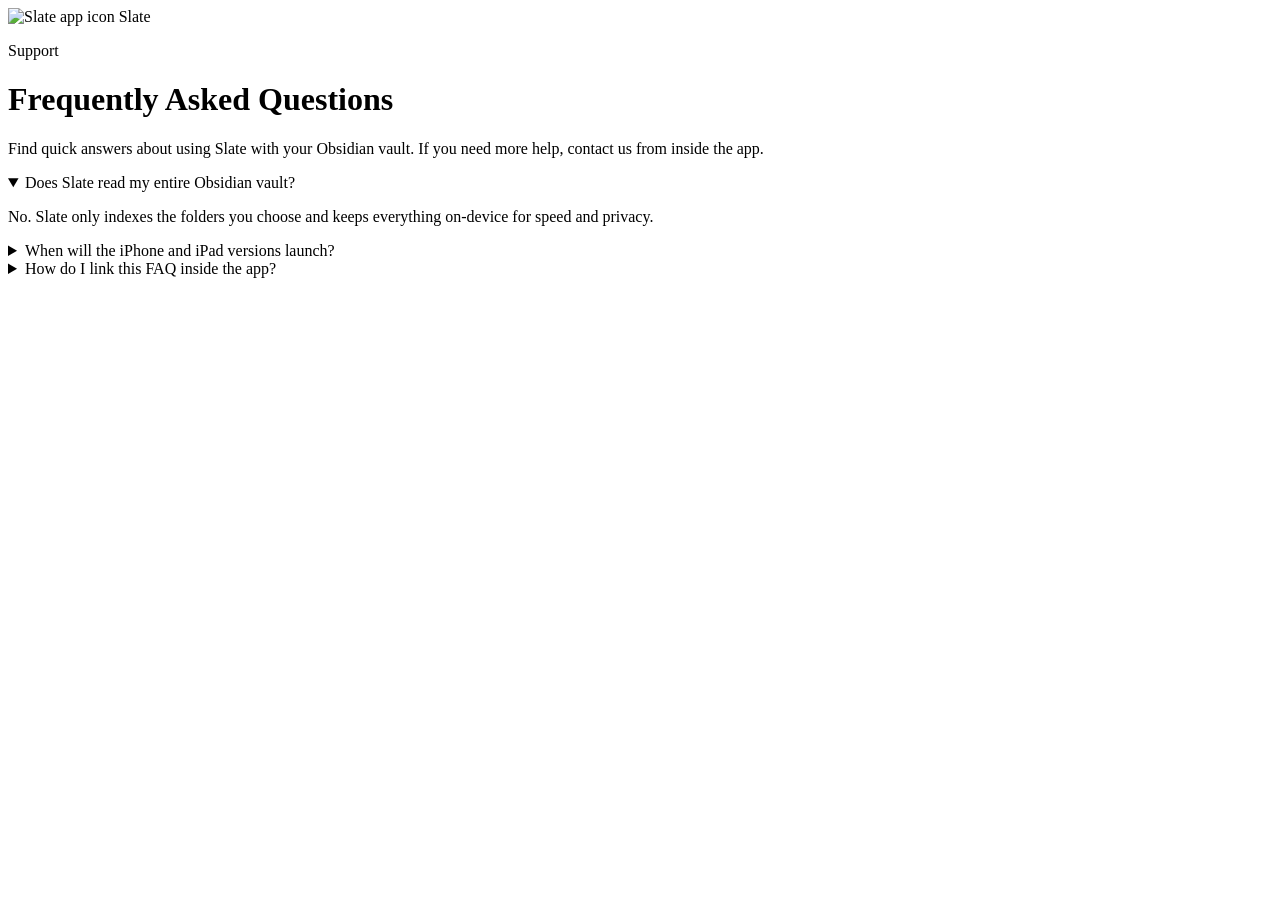
==== support/index.html @ 6f1c71eb "Add support page path for static hosting" ====
<!DOCTYPE html>
<html lang="en">
<head>
  <meta charset="UTF-8" />
  <meta name="viewport" content="width=device-width, initial-scale=1.0" />
  <title>Slate Support — FAQ</title>
  <link rel="preconnect" href="https://fonts.googleapis.com">
  <link rel="preconnect" href="https://fonts.gstatic.com" crossorigin>
  <link href="https://fonts.googleapis.com/css2?family=Inter:wght@300;400;500;600&family=DM+Serif+Display:ital,wght@0,400;1,400&display=swap" rel="stylesheet">
  <link rel="stylesheet" href="styles.css" />
</head>
<body>
  <header class="nav-shell">
    <nav class="nav">
      <div class="nav-left">
        <div class="logo-pill">
          <img src="assets/slate-icon.svg" alt="Slate app icon" class="logo-mark" />
          <span class="logo-name">Slate</span>
        </div>
      </div>
      <div class="nav-right" aria-hidden="true"></div>
    </nav>
  </header>

  <main class="support-page">
    <div class="support-container">
      <div>
        <p class="badge">Support</p>
        <h1>Frequently Asked Questions</h1>
        <p class="lead">Find quick answers about using Slate with your Obsidian vault. If you need more help, contact us from inside the app.</p>
      </div>
      <section class="faq-list" id="faq">
        <details class="faq-item" open>
          <summary>Does Slate read my entire Obsidian vault?</summary>
          <p>No. Slate only indexes the folders you choose and keeps everything on-device for speed and privacy.</p>
        </details>
        <details class="faq-item">
          <summary>When will the iPhone and iPad versions launch?</summary>
          <p>We are shipping the alpha first. Join the early access list on the homepage to be notified as soon as builds are ready.</p>
        </details>
        <details class="faq-item">
          <summary>How do I link this FAQ inside the app?</summary>
          <p>Point your Support or FAQ button to https://slatetasks.com/support/#faq for a direct jump to these questions.</p>
        </details>
      </section>
    </div>
  </main>
</body>
</html>
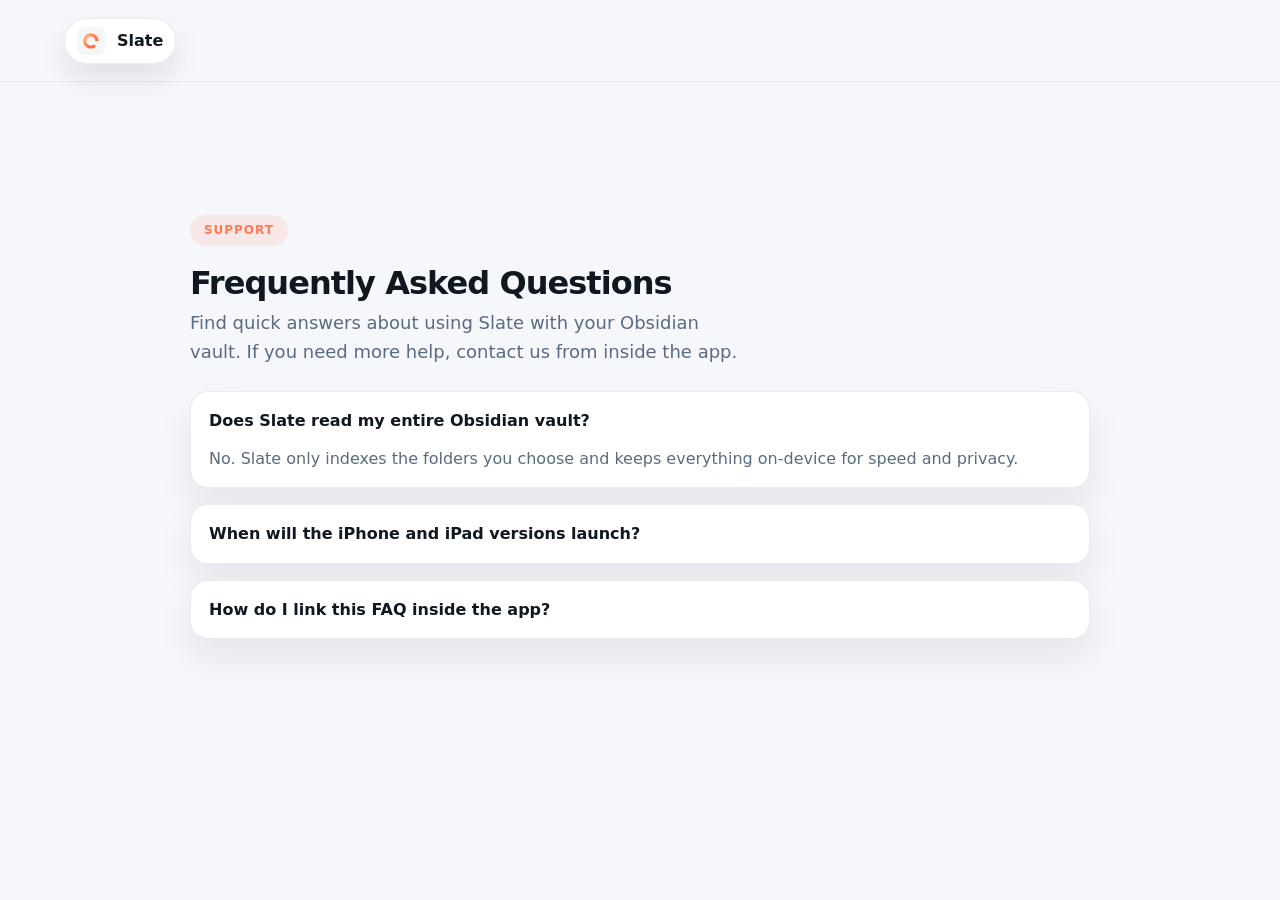
==== commit 2a4c6d54: "Redesign homepage + support FAQ, add early-access signup" ====
--- a/support/index.html
+++ b/support/index.html
@@ -4,17 +4,22 @@
   <meta charset="UTF-8" />
   <meta name="viewport" content="width=device-width, initial-scale=1.0" />
   <title>Slate Support — FAQ</title>
-  <link rel="preconnect" href="https://fonts.googleapis.com">
-  <link rel="preconnect" href="https://fonts.gstatic.com" crossorigin>
-  <link href="https://fonts.googleapis.com/css2?family=Inter:wght@300;400;500;600&family=DM+Serif+Display:ital,wght@0,400;1,400&display=swap" rel="stylesheet">
-  <link rel="stylesheet" href="styles.css" />
+  <meta name="description" content="Slate Support — Frequently Asked Questions." />
+  <meta property="og:title" content="Slate Support — FAQ" />
+  <meta property="og:description" content="Slate Support — Frequently Asked Questions." />
+  <meta property="og:type" content="website" />
+  <meta property="og:url" content="https://slatetasks.com/support/" />
+  <meta name="theme-color" content="#f6f7fb" media="(prefers-color-scheme: light)" />
+  <meta name="theme-color" content="#0b0f14" media="(prefers-color-scheme: dark)" />
+  <link rel="icon" href="../assets/slate-icon.svg" type="image/svg+xml" />
+  <link rel="stylesheet" href="../styles.css" />
 </head>
 <body>
   <header class="nav-shell">
     <nav class="nav">
       <div class="nav-left">
         <div class="logo-pill">
-          <img src="assets/slate-icon.svg" alt="Slate app icon" class="logo-mark" />
+          <img src="../assets/slate-icon.svg" alt="Slate app icon" class="logo-mark" />
           <span class="logo-name">Slate</span>
         </div>
       </div>
--- a/styles.css
+++ b/styles.css
@@ -0,0 +1,597 @@
+:root {
+  color-scheme: light dark;
+  --font-sans: ui-sans-serif, system-ui, -apple-system, BlinkMacSystemFont, "Segoe UI",
+    "Helvetica Neue", Arial, "Apple Color Emoji", "Segoe UI Emoji";
+  --page-bg: #f6f7fb;
+  --surface: #ffffff;
+  --text: #0f1720;
+  --muted: #5b6b7f;
+  --accent: #ff7a51;
+  --accent-soft: rgba(255, 122, 81, 0.12);
+  --border: rgba(15, 23, 32, 0.08);
+  --shadow: 0 24px 60px rgba(15, 23, 32, 0.12);
+  --shadow-soft: 0 14px 30px rgba(15, 23, 32, 0.1);
+  --radius: 28px;
+}
+
+@media (prefers-color-scheme: dark) {
+  :root {
+    --page-bg: #0b0f14;
+    --surface: #121823;
+    --text: #f5f7fb;
+    --muted: #b3c0d4;
+    --accent: #ff9f7f;
+    --accent-soft: rgba(255, 159, 127, 0.2);
+    --border: rgba(255, 255, 255, 0.12);
+    --shadow: 0 24px 60px rgba(0, 0, 0, 0.5);
+  }
+}
+
+* {
+  box-sizing: border-box;
+}
+
+body {
+  margin: 0;
+  font-family: var(--font-sans);
+  background: var(--page-bg);
+  color: var(--text);
+  line-height: 1.6;
+  -webkit-font-smoothing: antialiased;
+}
+
+a {
+  color: inherit;
+  text-decoration: none;
+}
+
+h1, h2, h3, h4 {
+  font-family: var(--font-sans);
+  letter-spacing: -0.03em;
+  margin: 0;
+}
+
+.nav-shell,
+.logo-pill,
+.signup-form,
+.app-store-badge,
+.micro-pillars li,
+.faq-item {
+  -webkit-backdrop-filter: blur(18px);
+  backdrop-filter: blur(18px);
+}
+
+.nav-shell {
+  border-bottom: 1px solid transparent;
+}
+
+.nav-shell::after {
+  content: "";
+  position: absolute;
+  inset: auto 0 0 0;
+  height: 1px;
+  background: var(--border);
+  opacity: 0.8;
+}
+
+.nav-shell {
+  position: sticky;
+  top: 0;
+  z-index: 10;
+  background: linear-gradient(180deg, rgba(246, 247, 251, 0.9) 0%, rgba(246, 247, 251, 0.6) 100%);
+  backdrop-filter: blur(18px);
+}
+
+@media (prefers-color-scheme: dark) {
+  .nav-shell {
+    background: linear-gradient(180deg, rgba(11, 15, 20, 0.92) 0%, rgba(11, 15, 20, 0.7) 100%);
+  }
+}
+
+.nav {
+  max-width: 1200px;
+  margin: 0 auto;
+  padding: 18px 24px;
+  display: flex;
+  justify-content: space-between;
+  align-items: center;
+}
+
+.logo-pill {
+  display: inline-flex;
+  align-items: center;
+  gap: 12px;
+  padding: 8px 12px;
+  border-radius: 999px;
+  background: var(--surface);
+  box-shadow: var(--shadow-soft);
+  border: 1px solid var(--border);
+}
+
+.logo-mark {
+  width: 28px;
+  height: 28px;
+}
+
+.logo-name {
+  font-weight: 600;
+  font-size: 16px;
+}
+
+.hero {
+  padding: 120px 24px 140px;
+}
+
+.hero-grid {
+  max-width: 1200px;
+  margin: 0 auto;
+  display: grid;
+  gap: 56px;
+  align-items: center;
+  grid-template-columns: repeat(auto-fit, minmax(280px, 1fr));
+}
+
+.hero-copy {
+  display: grid;
+  gap: 24px;
+  animation: fade-up 720ms cubic-bezier(0.2, 0.9, 0.25, 1) both;
+}
+
+.badge {
+  display: inline-flex;
+  align-items: center;
+  justify-content: center;
+  padding: 6px 14px;
+  border-radius: 999px;
+  background: var(--accent-soft);
+  color: var(--accent);
+  font-size: 12px;
+  font-weight: 600;
+  letter-spacing: 0.08em;
+  text-transform: uppercase;
+  width: fit-content;
+}
+
+.hero-copy h1 {
+  font-size: clamp(40px, 5vw, 60px);
+  line-height: 1.1;
+  font-weight: 700;
+}
+
+.lead {
+  color: var(--muted);
+  font-size: 18px;
+  max-width: 560px;
+  margin: 0;
+}
+
+.cta-row {
+  display: flex;
+  flex-wrap: wrap;
+  align-items: center;
+  gap: 16px;
+}
+
+.signup-form {
+  display: flex;
+  align-items: center;
+  gap: 12px;
+  flex-wrap: wrap;
+  background: var(--surface);
+  border-radius: 999px;
+  padding: 8px;
+  border: 1px solid var(--border);
+  box-shadow: var(--shadow);
+}
+
+.honeypot {
+  position: absolute;
+  left: -9999px;
+  top: auto;
+  width: 1px;
+  height: 1px;
+  overflow: hidden;
+}
+
+.signup-form input {
+  border: none;
+  background: transparent;
+  padding: 12px 14px;
+  font-size: 16px;
+  min-width: 220px;
+  color: inherit;
+  outline: none;
+}
+
+.signup-form input::placeholder {
+  color: var(--muted);
+}
+
+.button {
+  border: none;
+  border-radius: 999px;
+  padding: 12px 20px;
+  font-weight: 600;
+  font-size: 15px;
+  cursor: pointer;
+  transition: transform 0.2s ease, box-shadow 0.2s ease, opacity 0.2s ease;
+}
+
+.button.primary {
+  background: var(--text);
+  color: var(--page-bg);
+  box-shadow: 0 16px 30px rgba(15, 23, 32, 0.2);
+}
+
+.button.primary:hover {
+  transform: translateY(-1px);
+}
+
+.button:disabled {
+  cursor: not-allowed;
+  opacity: 0.7;
+  transform: none;
+}
+
+.app-store-badge {
+  display: inline-flex;
+  align-items: center;
+  gap: 10px;
+  padding: 10px 16px;
+  border-radius: 16px;
+  border: 1px solid var(--border);
+  background: var(--surface);
+  box-shadow: 0 12px 28px rgba(15, 23, 32, 0.12);
+  font-size: 12px;
+  font-weight: 600;
+}
+
+.apple-logo {
+  font-size: 22px;
+  line-height: 1;
+  font-family: -apple-system, BlinkMacSystemFont, "SF Pro Display", "SF Pro Text", var(--font-sans);
+  color: var(--text);
+}
+
+.badge-label {
+  display: block;
+  font-size: 11px;
+  color: var(--muted);
+  letter-spacing: 0.08em;
+  text-transform: uppercase;
+}
+
+.badge-title {
+  font-size: 14px;
+  font-weight: 600;
+}
+
+.form-note {
+  margin: 0;
+  color: var(--muted);
+  min-height: 22px;
+}
+
+.form-note[data-state="success"] {
+  color: color-mix(in srgb, var(--text) 80%, var(--accent));
+}
+
+.form-note[data-state="error"] {
+  color: color-mix(in srgb, var(--text) 70%, #ff3b30);
+}
+
+.fineprint {
+  margin: 0;
+  font-size: 13px;
+  color: var(--muted);
+}
+
+.micro-pillars {
+  list-style: none;
+  padding: 0;
+  margin: 0;
+  display: flex;
+  flex-wrap: wrap;
+  gap: 14px;
+  color: var(--muted);
+  font-size: 14px;
+}
+
+.micro-pillars li {
+  padding: 8px 14px;
+  border-radius: 999px;
+  background: var(--surface);
+  border: 1px solid var(--border);
+  position: relative;
+  padding-left: 30px;
+}
+
+.micro-pillars li::before {
+  content: "";
+  width: 8px;
+  height: 8px;
+  border-radius: 50%;
+  background: var(--accent);
+  position: absolute;
+  left: 14px;
+  top: 50%;
+  transform: translateY(-50%);
+  opacity: 0.9;
+}
+
+.hero-visual {
+  position: relative;
+  display: grid;
+  place-items: center;
+}
+
+.phone-frame {
+  width: min(320px, 80vw);
+  aspect-ratio: 9 / 19;
+  border-radius: 48px;
+  padding: 18px;
+  background: linear-gradient(180deg, #fdfdfd, #eef1f6);
+  box-shadow: var(--shadow);
+  position: relative;
+  z-index: 1;
+  animation: fade-up 880ms cubic-bezier(0.2, 0.9, 0.25, 1) both;
+  animation-delay: 80ms;
+}
+
+@media (prefers-color-scheme: dark) {
+  .phone-frame {
+    background: linear-gradient(180deg, #1b2330, #0f141c);
+  }
+}
+
+.phone-screen {
+  height: 100%;
+  border-radius: 38px;
+  padding: 18px;
+  background:
+    radial-gradient(circle at 20% 0%, rgba(255, 159, 127, 0.22), transparent 55%),
+    radial-gradient(circle at 100% 50%, rgba(255, 122, 81, 0.12), transparent 60%),
+    linear-gradient(180deg, rgba(255, 255, 255, 0.82), rgba(255, 255, 255, 0.92)),
+    var(--surface);
+  display: grid;
+  grid-template-rows: auto 1fr auto;
+  gap: 18px;
+  overflow: hidden;
+}
+
+.phone-status {
+  display: flex;
+  justify-content: space-between;
+  align-items: center;
+  font-size: 12px;
+  font-weight: 600;
+  color: color-mix(in srgb, var(--text) 80%, var(--muted));
+  letter-spacing: 0.02em;
+}
+
+.phone-time {
+  font-variant-numeric: tabular-nums;
+}
+
+.phone-status-dots {
+  display: inline-flex;
+  gap: 6px;
+}
+
+.phone-status-dots span {
+  width: 9px;
+  height: 9px;
+  border-radius: 50%;
+  background: color-mix(in srgb, var(--accent) 70%, var(--text));
+  opacity: 0.6;
+}
+
+.home-grid {
+  display: grid;
+  grid-template-columns: repeat(4, 1fr);
+  gap: 14px 10px;
+  align-content: start;
+}
+
+.home-app {
+  display: grid;
+  gap: 8px;
+  justify-items: center;
+  text-align: center;
+}
+
+.home-app-icon {
+  width: 62px;
+  height: 62px;
+  border-radius: 16px;
+  background: color-mix(in srgb, var(--surface) 76%, var(--page-bg));
+  border: 1px solid var(--border);
+  box-shadow: 0 14px 26px rgba(15, 23, 32, 0.12);
+}
+
+.home-app.is-slate .home-app-icon {
+  display: grid;
+  place-items: center;
+  background: var(--surface);
+}
+
+.home-app.is-slate .home-app-icon img {
+  width: 44px;
+  height: 44px;
+}
+
+.home-app-label {
+  font-size: 11px;
+  color: color-mix(in srgb, var(--text) 70%, var(--muted));
+  white-space: nowrap;
+  overflow: hidden;
+  text-overflow: ellipsis;
+  max-width: 70px;
+}
+
+.home-dock {
+  height: 74px;
+  border-radius: 24px;
+  border: 1px solid var(--border);
+  background: rgba(255, 255, 255, 0.55);
+  display: flex;
+  align-items: center;
+  justify-content: space-evenly;
+  gap: 12px;
+}
+
+.home-dock span {
+  width: 54px;
+  height: 54px;
+  border-radius: 16px;
+  border: 1px solid var(--border);
+  background: rgba(255, 255, 255, 0.7);
+}
+
+@media (prefers-color-scheme: dark) {
+  .home-dock {
+    background: rgba(255, 255, 255, 0.06);
+  }
+
+  .home-dock span {
+    background: rgba(255, 255, 255, 0.08);
+  }
+}
+
+.hero-glow {
+  position: absolute;
+  width: 380px;
+  height: 380px;
+  border-radius: 50%;
+  background: radial-gradient(circle at center, rgba(255, 122, 81, 0.3), transparent 60%);
+  filter: blur(30px);
+  z-index: 0;
+  animation: glow 6s ease-in-out infinite;
+}
+
+.sr-only {
+  position: absolute;
+  width: 1px;
+  height: 1px;
+  padding: 0;
+  margin: -1px;
+  overflow: hidden;
+  clip: rect(0, 0, 0, 0);
+  border: 0;
+}
+
+.support-page {
+  padding: 120px 24px;
+}
+
+.support-container {
+  max-width: 900px;
+  margin: 0 auto;
+  display: grid;
+  gap: 24px;
+}
+
+.faq-list {
+  display: grid;
+  gap: 16px;
+}
+
+.faq-item {
+  border: 1px solid var(--border);
+  border-radius: 18px;
+  padding: 16px 18px;
+  background: var(--surface);
+  box-shadow: 0 18px 36px rgba(15, 23, 32, 0.08);
+}
+
+.faq-item summary {
+  font-weight: 600;
+  cursor: pointer;
+  list-style: none;
+}
+
+.faq-item summary::-webkit-details-marker {
+  display: none;
+}
+
+.faq-item p {
+  margin: 12px 0 0;
+  color: var(--muted);
+}
+
+:focus-visible {
+  outline: 3px solid color-mix(in srgb, var(--accent) 50%, transparent);
+  outline-offset: 3px;
+}
+
+.signup-form:focus-within {
+  border-color: color-mix(in srgb, var(--accent) 35%, var(--border));
+  box-shadow: 0 26px 60px rgba(15, 23, 32, 0.14);
+}
+
+@keyframes fade-up {
+  from {
+    opacity: 0;
+    transform: translateY(12px);
+  }
+  to {
+    opacity: 1;
+    transform: translateY(0);
+  }
+}
+
+@keyframes glow {
+  0%, 100% { opacity: 0.55; transform: translateY(0) scale(1); }
+  50% { opacity: 0.8; transform: translateY(-6px) scale(1.03); }
+}
+
+@media (prefers-reduced-motion: reduce) {
+  * {
+    animation: none !important;
+    transition: none !important;
+    scroll-behavior: auto !important;
+  }
+}
+
+@media (max-width: 768px) {
+  .hero {
+    padding-top: 96px;
+  }
+
+  .signup-form {
+    width: 100%;
+    border-radius: 24px;
+  }
+
+  .signup-form input {
+    flex: 1 1 100%;
+    min-width: unset;
+  }
+
+  .button {
+    width: 100%;
+  }
+
+  .cta-row {
+    align-items: stretch;
+  }
+
+  .app-store-badge {
+    justify-content: center;
+    width: 100%;
+  }
+
+  .home-grid {
+    gap: 12px 8px;
+  }
+
+  .home-app-icon {
+    width: 58px;
+    height: 58px;
+  }
+
+  .home-dock span {
+    width: 48px;
+    height: 48px;
+  }
+}
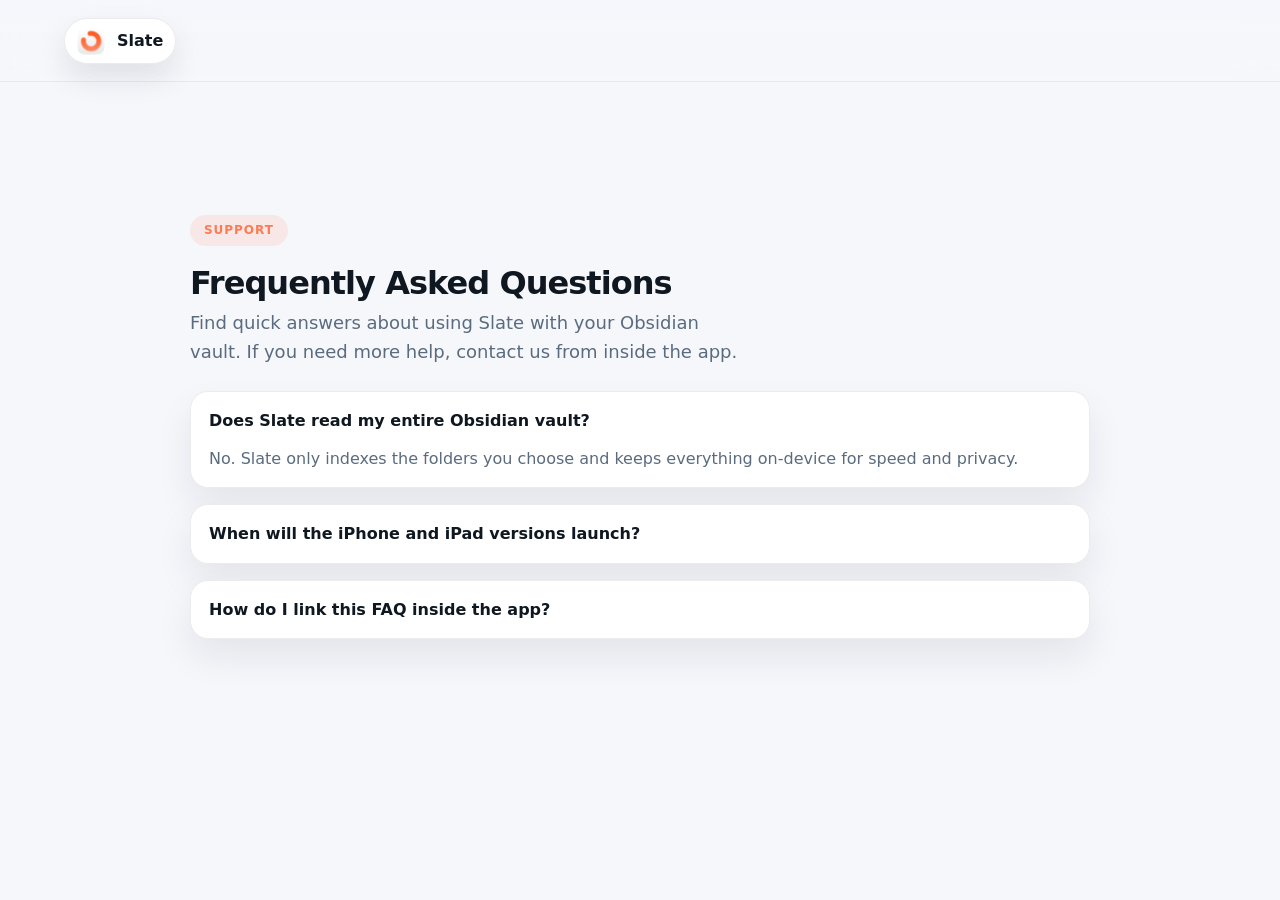
==== commit 24e688ae: "Add app icon assets (favicons, touch icon, manifest)" ====
--- a/support/index.html
+++ b/support/index.html
@@ -11,7 +11,12 @@
   <meta property="og:url" content="https://slatetasks.com/support/" />
   <meta name="theme-color" content="#f6f7fb" media="(prefers-color-scheme: light)" />
   <meta name="theme-color" content="#0b0f14" media="(prefers-color-scheme: dark)" />
-  <link rel="icon" href="../assets/slate-icon.svg" type="image/svg+xml" />
+  <link rel="icon" type="image/png" sizes="32x32" href="/assets/favicon-32.png" />
+  <link rel="icon" type="image/png" sizes="16x16" href="/assets/favicon-16.png" />
+  <link rel="icon" type="image/svg+xml" href="/assets/slate-icon.svg" />
+  <link rel="shortcut icon" href="/favicon.ico" />
+  <link rel="apple-touch-icon" sizes="180x180" href="/assets/apple-touch-icon.png" />
+  <link rel="manifest" href="/assets/site.webmanifest" />
   <link rel="stylesheet" href="../styles.css" />
 </head>
 <body>
@@ -19,7 +24,7 @@
     <nav class="nav">
       <div class="nav-left">
         <div class="logo-pill">
-          <img src="../assets/slate-icon.svg" alt="Slate app icon" class="logo-mark" />
+          <img src="/assets/slate-icon-256.png" alt="Slate app icon" class="logo-mark" />
           <span class="logo-name">Slate</span>
         </div>
       </div>
--- a/styles.css
+++ b/styles.css
@@ -1,7 +1,8 @@
 :root {
   color-scheme: light dark;
-  --font-sans: ui-sans-serif, system-ui, -apple-system, BlinkMacSystemFont, "Segoe UI",
-    "Helvetica Neue", Arial, "Apple Color Emoji", "Segoe UI Emoji";
+  --font-sans: ui-rounded, "SF Pro Rounded", "SF Pro Display", ui-sans-serif, system-ui,
+    -apple-system, BlinkMacSystemFont, "Segoe UI", "Helvetica Neue", Arial,
+    "Apple Color Emoji", "Segoe UI Emoji";
   --page-bg: #f6f7fb;
   --surface: #ffffff;
   --text: #0f1720;
@@ -111,6 +112,7 @@
 .logo-mark {
   width: 28px;
   height: 28px;
+  border-radius: 8px;
 }
 
 .logo-name {
@@ -278,12 +280,6 @@
 
 .form-note[data-state="error"] {
   color: color-mix(in srgb, var(--text) 70%, #ff3b30);
-}
-
-.fineprint {
-  margin: 0;
-  font-size: 13px;
-  color: var(--muted);
 }
 
 .micro-pillars {
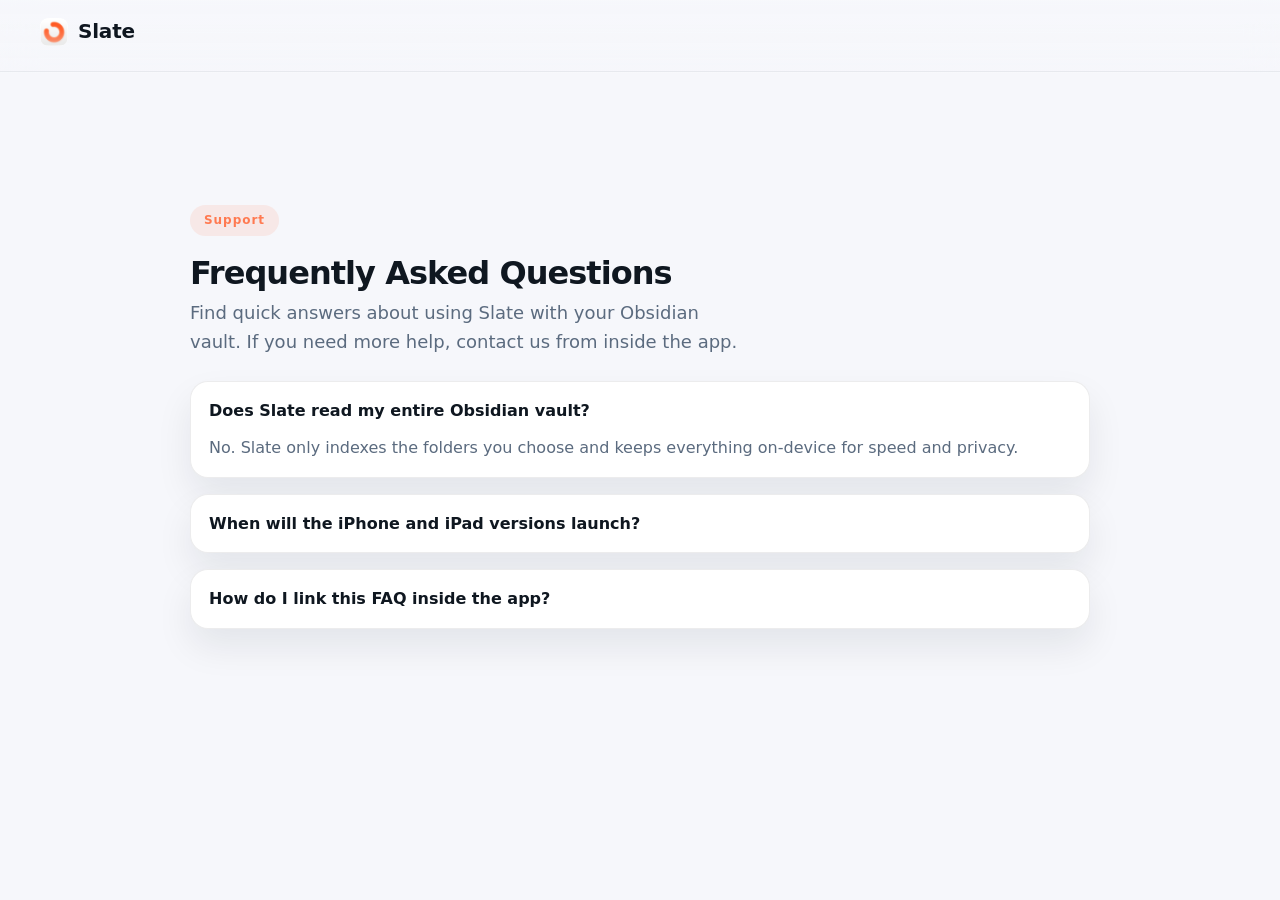
==== commit edb48aeb: "Serve FAQs as JSON and render support page from it" ====
--- a/support/index.html
+++ b/support/index.html
@@ -13,7 +13,6 @@
   <meta name="theme-color" content="#0b0f14" media="(prefers-color-scheme: dark)" />
   <link rel="icon" type="image/png" sizes="32x32" href="/assets/favicon-32.png" />
   <link rel="icon" type="image/png" sizes="16x16" href="/assets/favicon-16.png" />
-  <link rel="icon" type="image/svg+xml" href="/assets/slate-icon.svg" />
   <link rel="shortcut icon" href="/favicon.ico" />
   <link rel="apple-touch-icon" sizes="180x180" href="/assets/apple-touch-icon.png" />
   <link rel="manifest" href="/assets/site.webmanifest" />
@@ -40,20 +39,68 @@
         <p class="lead">Find quick answers about using Slate with your Obsidian vault. If you need more help, contact us from inside the app.</p>
       </div>
       <section class="faq-list" id="faq">
-        <details class="faq-item" open>
-          <summary>Does Slate read my entire Obsidian vault?</summary>
-          <p>No. Slate only indexes the folders you choose and keeps everything on-device for speed and privacy.</p>
-        </details>
-        <details class="faq-item">
-          <summary>When will the iPhone and iPad versions launch?</summary>
-          <p>We are shipping the alpha first. Join the early access list on the homepage to be notified as soon as builds are ready.</p>
-        </details>
-        <details class="faq-item">
-          <summary>How do I link this FAQ inside the app?</summary>
-          <p>Point your Support or FAQ button to https://slatetasks.com/support/#faq for a direct jump to these questions.</p>
-        </details>
+        <p class="lead" data-faq-status>Loading FAQs…</p>
+        <noscript>
+          <p class="lead">FAQs require JavaScript to load.</p>
+        </noscript>
       </section>
     </div>
   </main>
+
+  <script>
+    (() => {
+      const container = document.getElementById('faq');
+      if (!container) return;
+
+      const source = '/support/faq.json';
+
+      const renderStatus = (message) => {
+        container.innerHTML = '';
+        const p = document.createElement('p');
+        p.className = 'lead';
+        p.textContent = message;
+        container.appendChild(p);
+      };
+
+      const renderFaq = (items) => {
+        container.innerHTML = '';
+        if (!Array.isArray(items) || items.length === 0) {
+          renderStatus('No FAQs yet. Please check back soon.');
+          return;
+        }
+
+        items.forEach((item, index) => {
+          const details = document.createElement('details');
+          details.className = 'faq-item';
+          if (item && typeof item.id === 'string' && item.id.trim().length > 0) {
+            details.id = item.id.trim();
+          }
+          if ((item && item.defaultOpen === true) || (index === 0 && !items.some((x) => x && x.defaultOpen === true))) {
+            details.open = true;
+          }
+
+          const summary = document.createElement('summary');
+          summary.textContent = (item && item.question) ? String(item.question) : '';
+
+          const answer = document.createElement('p');
+          answer.textContent = (item && item.answer) ? String(item.answer) : '';
+
+          details.appendChild(summary);
+          details.appendChild(answer);
+          container.appendChild(details);
+        });
+      };
+
+      fetch(source, { headers: { Accept: 'application/json' } })
+        .then((response) => {
+          if (!response.ok) throw new Error('FAQ request failed');
+          return response.json();
+        })
+        .then((data) => renderFaq(data && data.items))
+        .catch(() => {
+          renderStatus('Unable to load FAQs right now. Please try again later.');
+        });
+    })();
+  </script>
 </body>
 </html>
--- a/styles.css
+++ b/styles.css
@@ -1,6 +1,9 @@
 :root {
   color-scheme: light dark;
   --font-sans: ui-rounded, "SF Pro Rounded", "SF Pro Display", ui-sans-serif, system-ui,
+    -apple-system, BlinkMacSystemFont, "Segoe UI", "Helvetica Neue", Arial,
+    "Apple Color Emoji", "Segoe UI Emoji";
+  --font-rounded: ui-rounded, "SF Pro Rounded", "SF Pro Display", ui-sans-serif, system-ui,
     -apple-system, BlinkMacSystemFont, "Segoe UI", "Helvetica Neue", Arial,
     "Apple Color Emoji", "Segoe UI Emoji";
   --page-bg: #f6f7fb;
@@ -53,7 +56,6 @@
 }
 
 .nav-shell,
-.logo-pill,
 .signup-form,
 .app-store-badge,
 .micro-pillars li,
@@ -79,6 +81,7 @@
   position: sticky;
   top: 0;
   z-index: 10;
+  padding: 0 24px;
   background: linear-gradient(180deg, rgba(246, 247, 251, 0.9) 0%, rgba(246, 247, 251, 0.6) 100%);
   backdrop-filter: blur(18px);
 }
@@ -92,21 +95,26 @@
 .nav {
   max-width: 1200px;
   margin: 0 auto;
-  padding: 18px 24px;
+  padding: 18px 0;
   display: flex;
   justify-content: space-between;
   align-items: center;
 }
 
+.nav-right {
+  display: flex;
+  align-items: center;
+  justify-content: flex-end;
+}
+
 .logo-pill {
   display: inline-flex;
   align-items: center;
-  gap: 12px;
-  padding: 8px 12px;
-  border-radius: 999px;
-  background: var(--surface);
-  box-shadow: var(--shadow-soft);
-  border: 1px solid var(--border);
+  gap: 10px;
+  padding: 0;
+  background: transparent;
+  border: none;
+  box-shadow: none;
 }
 
 .logo-mark {
@@ -116,8 +124,13 @@
 }
 
 .logo-name {
-  font-weight: 600;
-  font-size: 16px;
+  font-family: var(--font-rounded);
+  font-weight: 800; /* SF Pro Rounded Heavy */
+  font-size: 20px;
+  letter-spacing: -0.01em;
+  line-height: 1;
+  display: inline-block;
+  transform: translateY(-1px);
 }
 
 .hero {
@@ -150,7 +163,6 @@
   font-size: 12px;
   font-weight: 600;
   letter-spacing: 0.08em;
-  text-transform: uppercase;
   width: fit-content;
 }
 
@@ -246,6 +258,8 @@
   box-shadow: 0 12px 28px rgba(15, 23, 32, 0.12);
   font-size: 12px;
   font-weight: 600;
+  line-height: 1;
+  white-space: nowrap;
 }
 
 .apple-logo {
@@ -259,13 +273,15 @@
   display: block;
   font-size: 11px;
   color: var(--muted);
-  letter-spacing: 0.08em;
-  text-transform: uppercase;
+  letter-spacing: 0.02em;
+  text-transform: none;
+  line-height: 1;
 }
 
 .badge-title {
   font-size: 14px;
   font-weight: 600;
+  line-height: 1;
 }
 
 .form-note {
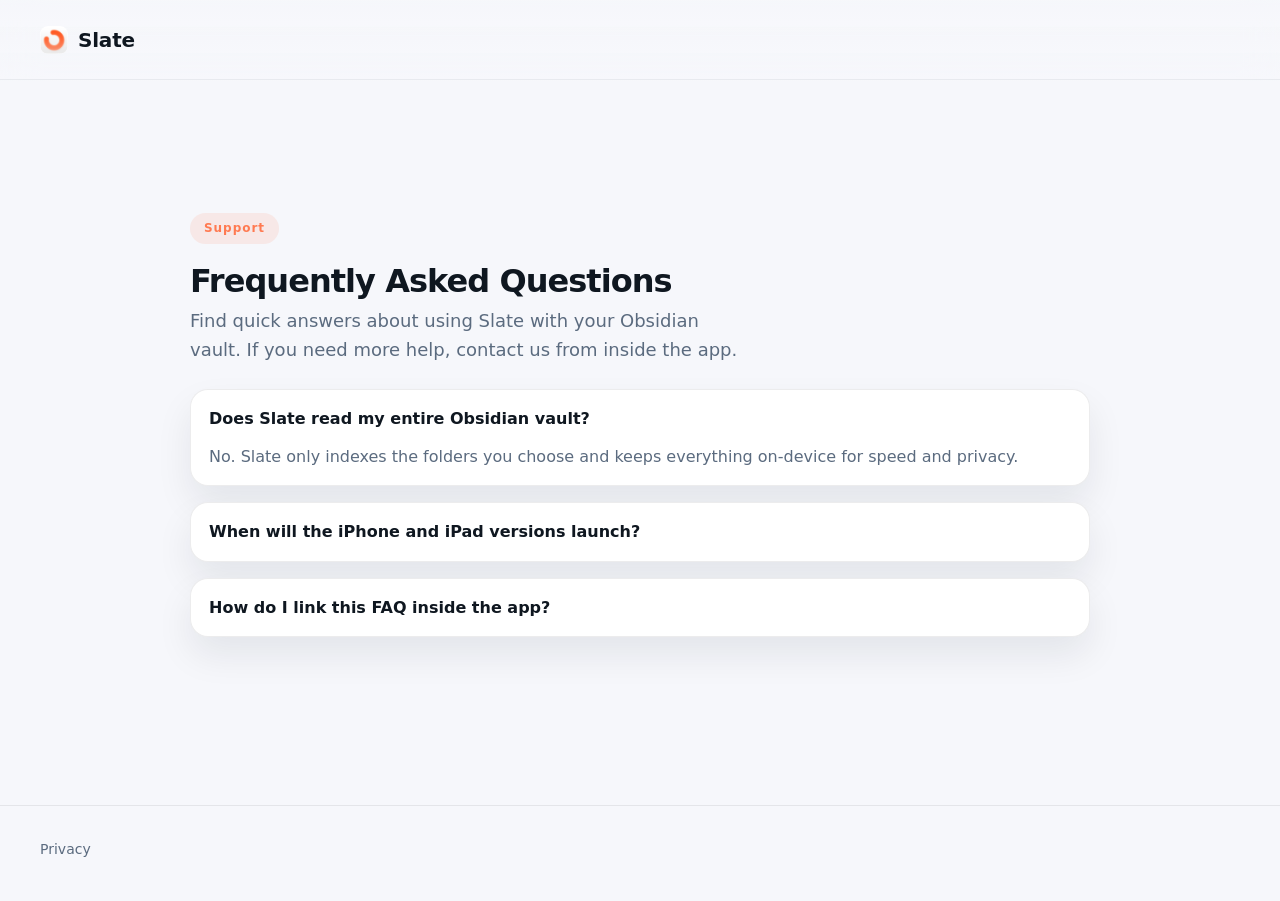
==== commit 88f84693: "Add privacy page and footer with Privacy link Made-with: Cursor" ====
--- a/support/index.html
+++ b/support/index.html
@@ -46,6 +46,12 @@
       </section>
     </div>
   </main>
+
+  <footer class="site-footer">
+    <nav class="footer-nav" aria-label="Footer">
+      <a href="/privacy/">Privacy</a>
+    </nav>
+  </footer>
 
   <script>
     (() => {
--- a/styles.css
+++ b/styles.css
@@ -58,7 +58,6 @@
 .nav-shell,
 .signup-form,
 .app-store-badge,
-.micro-pillars li,
 .faq-item {
   -webkit-backdrop-filter: blur(18px);
   backdrop-filter: blur(18px);
@@ -95,12 +94,18 @@
 .nav {
   max-width: 1200px;
   margin: 0 auto;
-  padding: 18px 0;
+  min-height: 80px;
+  padding: 0;
   display: flex;
   justify-content: space-between;
   align-items: center;
 }
 
+.nav-left {
+  display: flex;
+  align-items: center;
+}
+
 .nav-right {
   display: flex;
   align-items: center;
@@ -108,13 +113,14 @@
 }
 
 .logo-pill {
-  display: inline-flex;
+  display: flex;
   align-items: center;
   gap: 10px;
   padding: 0;
   background: transparent;
   border: none;
   box-shadow: none;
+  width: fit-content;
 }
 
 .logo-mark {
@@ -130,7 +136,7 @@
   letter-spacing: -0.01em;
   line-height: 1;
   display: inline-block;
-  transform: translateY(-1px);
+  transform: none;
 }
 
 .hero {
@@ -179,6 +185,10 @@
   margin: 0;
 }
 
+.hero .lead {
+  max-width: none;
+}
+
 .cta-row {
   display: flex;
   flex-wrap: wrap;
@@ -228,17 +238,37 @@
   font-weight: 600;
   font-size: 15px;
   cursor: pointer;
-  transition: transform 0.2s ease, box-shadow 0.2s ease, opacity 0.2s ease;
+  transition: background-color 0.22s ease, color 0.22s ease, box-shadow 0.22s ease, opacity 0.22s ease;
 }
 
 .button.primary {
-  background: var(--text);
+  background-color: color-mix(in srgb, var(--text) 88%, var(--surface));
   color: var(--page-bg);
   box-shadow: 0 16px 30px rgba(15, 23, 32, 0.2);
 }
 
 .button.primary:hover {
-  transform: translateY(-1px);
+  background-color: var(--text);
+  box-shadow: 0 20px 48px rgba(15, 23, 32, 0.22);
+}
+
+.button.primary:active {
+  background-color: color-mix(in srgb, var(--text) 92%, #000000);
+  box-shadow: 0 14px 26px rgba(15, 23, 32, 0.18);
+}
+
+@media (prefers-color-scheme: dark) {
+  .button.primary {
+    background-color: var(--text);
+  }
+
+  .button.primary:hover {
+    background-color: color-mix(in srgb, var(--text) 88%, var(--surface));
+  }
+
+  .button.primary:active {
+    background-color: color-mix(in srgb, var(--text) 82%, var(--surface));
+  }
 }
 
 .button:disabled {
@@ -296,39 +326,6 @@
 
 .form-note[data-state="error"] {
   color: color-mix(in srgb, var(--text) 70%, #ff3b30);
-}
-
-.micro-pillars {
-  list-style: none;
-  padding: 0;
-  margin: 0;
-  display: flex;
-  flex-wrap: wrap;
-  gap: 14px;
-  color: var(--muted);
-  font-size: 14px;
-}
-
-.micro-pillars li {
-  padding: 8px 14px;
-  border-radius: 999px;
-  background: var(--surface);
-  border: 1px solid var(--border);
-  position: relative;
-  padding-left: 30px;
-}
-
-.micro-pillars li::before {
-  content: "";
-  width: 8px;
-  height: 8px;
-  border-radius: 50%;
-  background: var(--accent);
-  position: absolute;
-  left: 14px;
-  top: 50%;
-  transform: translateY(-50%);
-  opacity: 0.9;
 }
 
 .hero-visual {
@@ -531,6 +528,84 @@
   color: var(--muted);
 }
 
+.policy-body {
+  display: grid;
+  gap: 24px;
+}
+
+.policy-body h2 {
+  font-size: 1.35rem;
+  font-weight: 600;
+  color: var(--text);
+  margin-top: 32px;
+  margin-bottom: 0;
+}
+
+.policy-body h2:first-child {
+  margin-top: 0;
+}
+
+.policy-body h3 {
+  font-size: 1.1rem;
+  font-weight: 600;
+  color: var(--text);
+  margin-top: 24px;
+  margin-bottom: 8px;
+}
+
+.policy-body p,
+.policy-body ul {
+  margin: 0 0 12px;
+  color: var(--muted);
+  line-height: 1.6;
+}
+
+.policy-body ul {
+  padding-left: 1.25rem;
+  list-style: disc;
+}
+
+.policy-body li {
+  margin-bottom: 6px;
+}
+
+.policy-body a {
+  color: var(--accent);
+  text-decoration: underline;
+  text-underline-offset: 3px;
+}
+
+.policy-body a:hover {
+  color: color-mix(in srgb, var(--accent) 85%, var(--text));
+}
+
+.site-footer {
+  padding: 32px 24px 40px;
+  margin-top: 48px;
+  border-top: 1px solid var(--border);
+}
+
+.footer-nav {
+  max-width: 1200px;
+  margin: 0 auto;
+  display: flex;
+  flex-wrap: wrap;
+  gap: 16px 24px;
+}
+
+.footer-nav a {
+  font-size: 14px;
+  color: var(--muted);
+  text-decoration: none;
+  text-underline-offset: 4px;
+  transition: color 0.2s ease;
+}
+
+.footer-nav a:hover {
+  color: var(--text);
+  text-decoration: underline;
+}
+
 :focus-visible {
   outline: 3px solid color-mix(in srgb, var(--accent) 50%, transparent);
   outline-offset: 3px;
@@ -565,6 +640,26 @@
   }
 }
 
+@media (max-width: 1024px) {
+  .cta-row {
+    align-items: stretch;
+  }
+
+  .signup-form {
+    width: 100%;
+    border-radius: 24px;
+  }
+
+  .signup-form input {
+    flex: 1 1 100%;
+    min-width: 100%;
+  }
+
+  .signup-form .button {
+    width: 100%;
+  }
+}
+
 @media (max-width: 768px) {
   .hero {
     padding-top: 96px;
